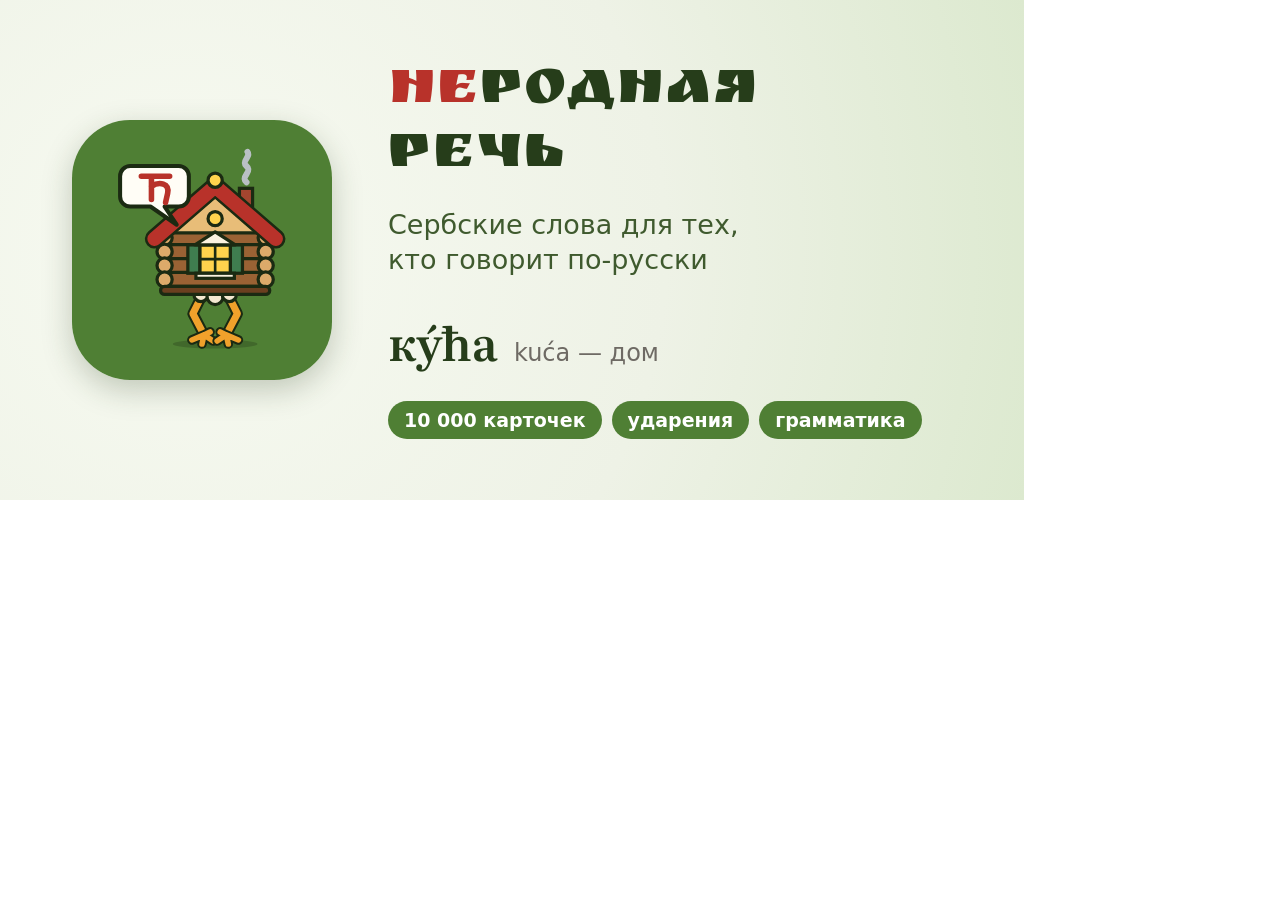
==== art/feature-graphic.html @ 345cd0cd "docs: Draw the feature graphic for Google Play Google Play wants a 1024x500 banner on the store page" ====
<!doctype html>
<!-- The Google Play feature graphic, 1024x500. Rendered to feature-graphic.png by
     feature-graphic.mjs; open this page in a browser to see it. -->
<html lang="ru">
<head>
<meta charset="utf-8">
<style>
    @font-face { font-family: "Ruslan Display"; src: url("../app/app/src/main/res/font/ruslan_display.ttf"); }
    @font-face { font-family: "Literata"; src: url("../app/app/src/main/res/font/literata.ttf"); }
    html, body { margin: 0; }
    .banner {
        width: 1024px; height: 500px; box-sizing: border-box; padding: 0 72px;
        display: flex; align-items: center; gap: 56px;
        background: radial-gradient(circle at 18% 50%, #F7FAF1 0, #EEF2E6 55%, #DCE9CF 100%);
        font-family: system-ui, "Noto Sans", sans-serif; color: #263D1A; overflow: hidden;
    }
    .icon { width: 260px; height: 260px; border-radius: 58px; box-shadow: 0 10px 30px rgba(38, 61, 26, .25); flex: none; }
    .title { font: 64px/1 "Ruslan Display", serif; letter-spacing: 1px; }
    .title span { color: #B8322A; }
    .sub { margin-top: 18px; font-size: 27px; line-height: 1.3; color: #3F5A2E; }
    .word { margin-top: 30px; display: flex; align-items: baseline; gap: 16px; }
    .word b { font: 600 46px "Literata", serif; color: #263D1A; }
    .word i { font-style: normal; font-size: 24px; color: #6E6A64; }
    .chips { margin-top: 26px; display: flex; gap: 10px; }
    .chips span { padding: 8px 16px; border-radius: 999px; background: #4F7F34; color: #fff; font-size: 19px; font-weight: 600; }
</style>
</head>
<body>
<div class="banner">
    <img class="icon" src="../web/icon.svg" alt="">
    <div>
        <div class="title"><span>НЕ</span>РОДНАЯ РЕЧЬ</div>
        <div class="sub">Сербские слова для тех,<br>кто говорит по&#8209;русски</div>
        <div class="word"><b>ку́ћа</b><i>kuća — дом</i></div>
        <div class="chips"><span>10 000 карточек</span><span>ударения</span><span>грамматика</span></div>
    </div>
</div>
</body>
</html>
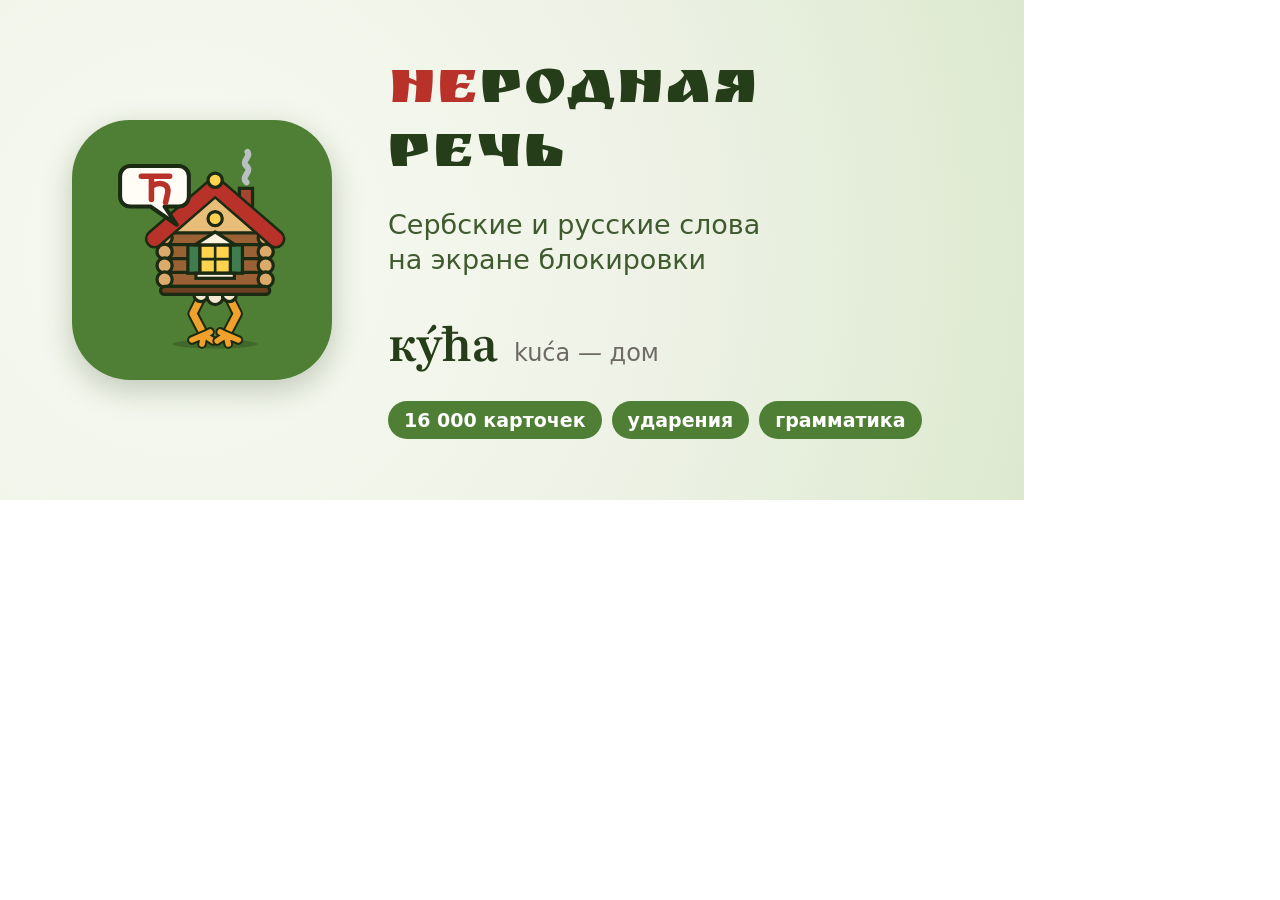
==== commit c4db5a69: "docs: Give each Google Play page its own feature graphic The feature graphic is one picture for ever" ====
--- a/art/feature-graphic.html
+++ b/art/feature-graphic.html
@@ -1,6 +1,7 @@
 <!doctype html>
-<!-- The Google Play feature graphic, 1024x500. Rendered to feature-graphic.png by
-     feature-graphic.mjs; open this page in a browser to see it. -->
+<!-- The Google Play feature graphic, 1024x500, one per store language: ?lang=ru, sr or en.
+     Rendered to feature-graphic-<lang>.png by feature-graphic.mjs; open this page in a
+     browser to see it. -->
 <html lang="ru">
 <head>
 <meta charset="utf-8">
@@ -22,7 +23,7 @@
     .word b { font: 600 46px "Literata", serif; color: #263D1A; }
     .word i { font-style: normal; font-size: 24px; color: #6E6A64; }
     .chips { margin-top: 26px; display: flex; gap: 10px; }
-    .chips span { padding: 8px 16px; border-radius: 999px; background: #4F7F34; color: #fff; font-size: 19px; font-weight: 600; }
+    .chips span { padding: 8px 16px; border-radius: 999px; background: #4F7F34; color: #fff; font-size: 19px; font-weight: 600; white-space: nowrap; }
 </style>
 </head>
 <body>
@@ -30,10 +31,31 @@
     <img class="icon" src="../web/icon.svg" alt="">
     <div>
         <div class="title"><span>НЕ</span>РОДНАЯ РЕЧЬ</div>
-        <div class="sub">Сербские слова для тех,<br>кто говорит по&#8209;русски</div>
-        <div class="word"><b>ку́ћа</b><i>kuća — дом</i></div>
-        <div class="chips"><span>10 000 карточек</span><span>ударения</span><span>грамматика</span></div>
+        <div class="sub"></div>
+        <div class="word"><b></b><i></i></div>
+        <div class="chips"></div>
     </div>
 </div>
+<script>
+    const texts = {
+        ru: { sub: "Сербские и русские слова<br>на экране блокировки", word: "ку́ћа", tr: "kuća — дом",
+              chips: ["16 000 карточек", "ударения", "грамматика"] },
+        sr: { sub: "Руске и српске речи<br>на закључаном екрану", word: "взгля́д", tr: "— поглед",
+              chips: ["4.200 руских речи", "акценти", "лажни пријатељи"] },
+        en: { sub: "Serbian and Russian words<br>on your lock screen", word: "ку́ћа", tr: "kuća — house",
+              chips: ["16,000 Serbian cards", "4,200 Russian words", "stress marks"] },
+    };
+    const lang = new URLSearchParams(location.search).get("lang") || "ru";
+    const t = texts[lang];
+    document.documentElement.lang = lang;
+    document.querySelector(".sub").innerHTML = t.sub;
+    document.querySelector(".word b").textContent = t.word;
+    document.querySelector(".word i").textContent = t.tr;
+    document.querySelector(".chips").innerHTML = t.chips.map(c => `<span>${c}</span>`).join("");
+    // Longer chips shrink to keep to one line inside the banner.
+    const chips = document.querySelector(".chips");
+    for (let size = 19; size > 14 && chips.getBoundingClientRect().right > 1024 - 56; size--)
+        chips.querySelectorAll("span").forEach(c => (c.style.fontSize = `${size - 1}px`));
+</script>
 </body>
 </html>
